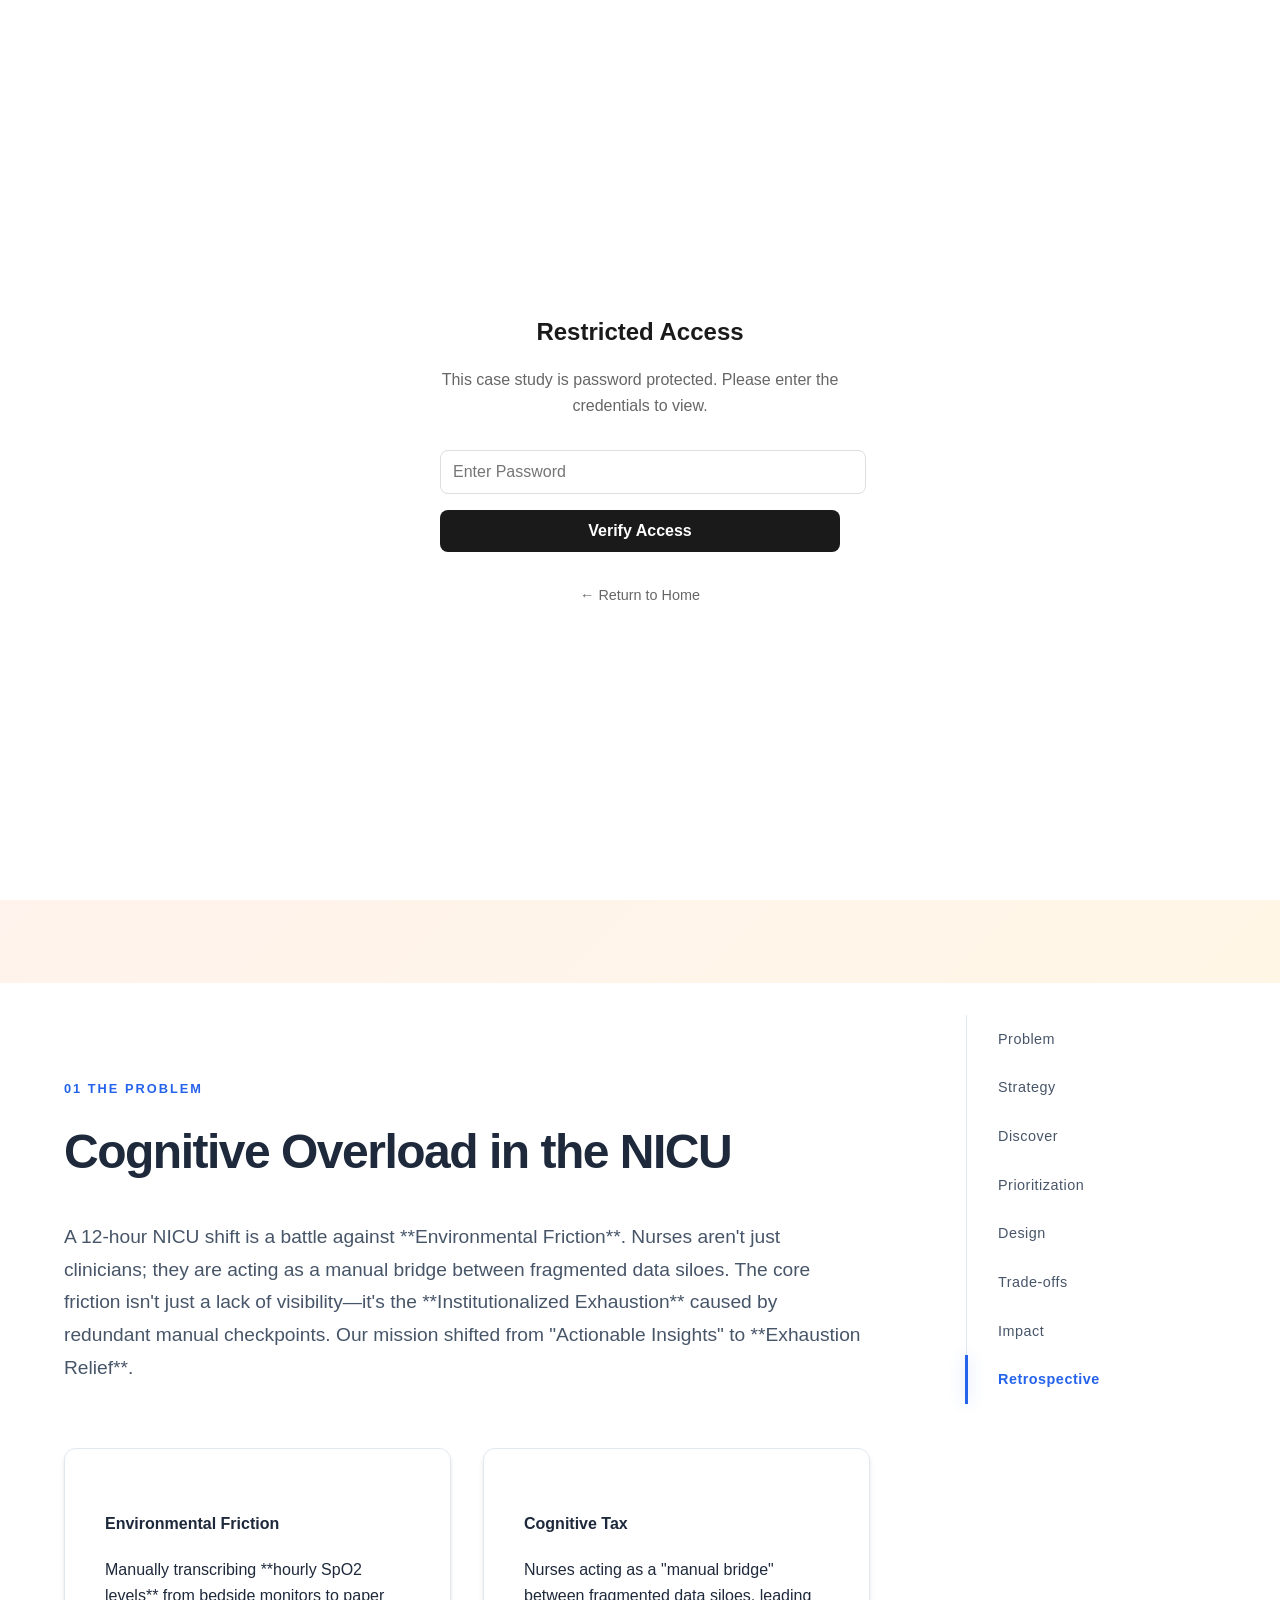
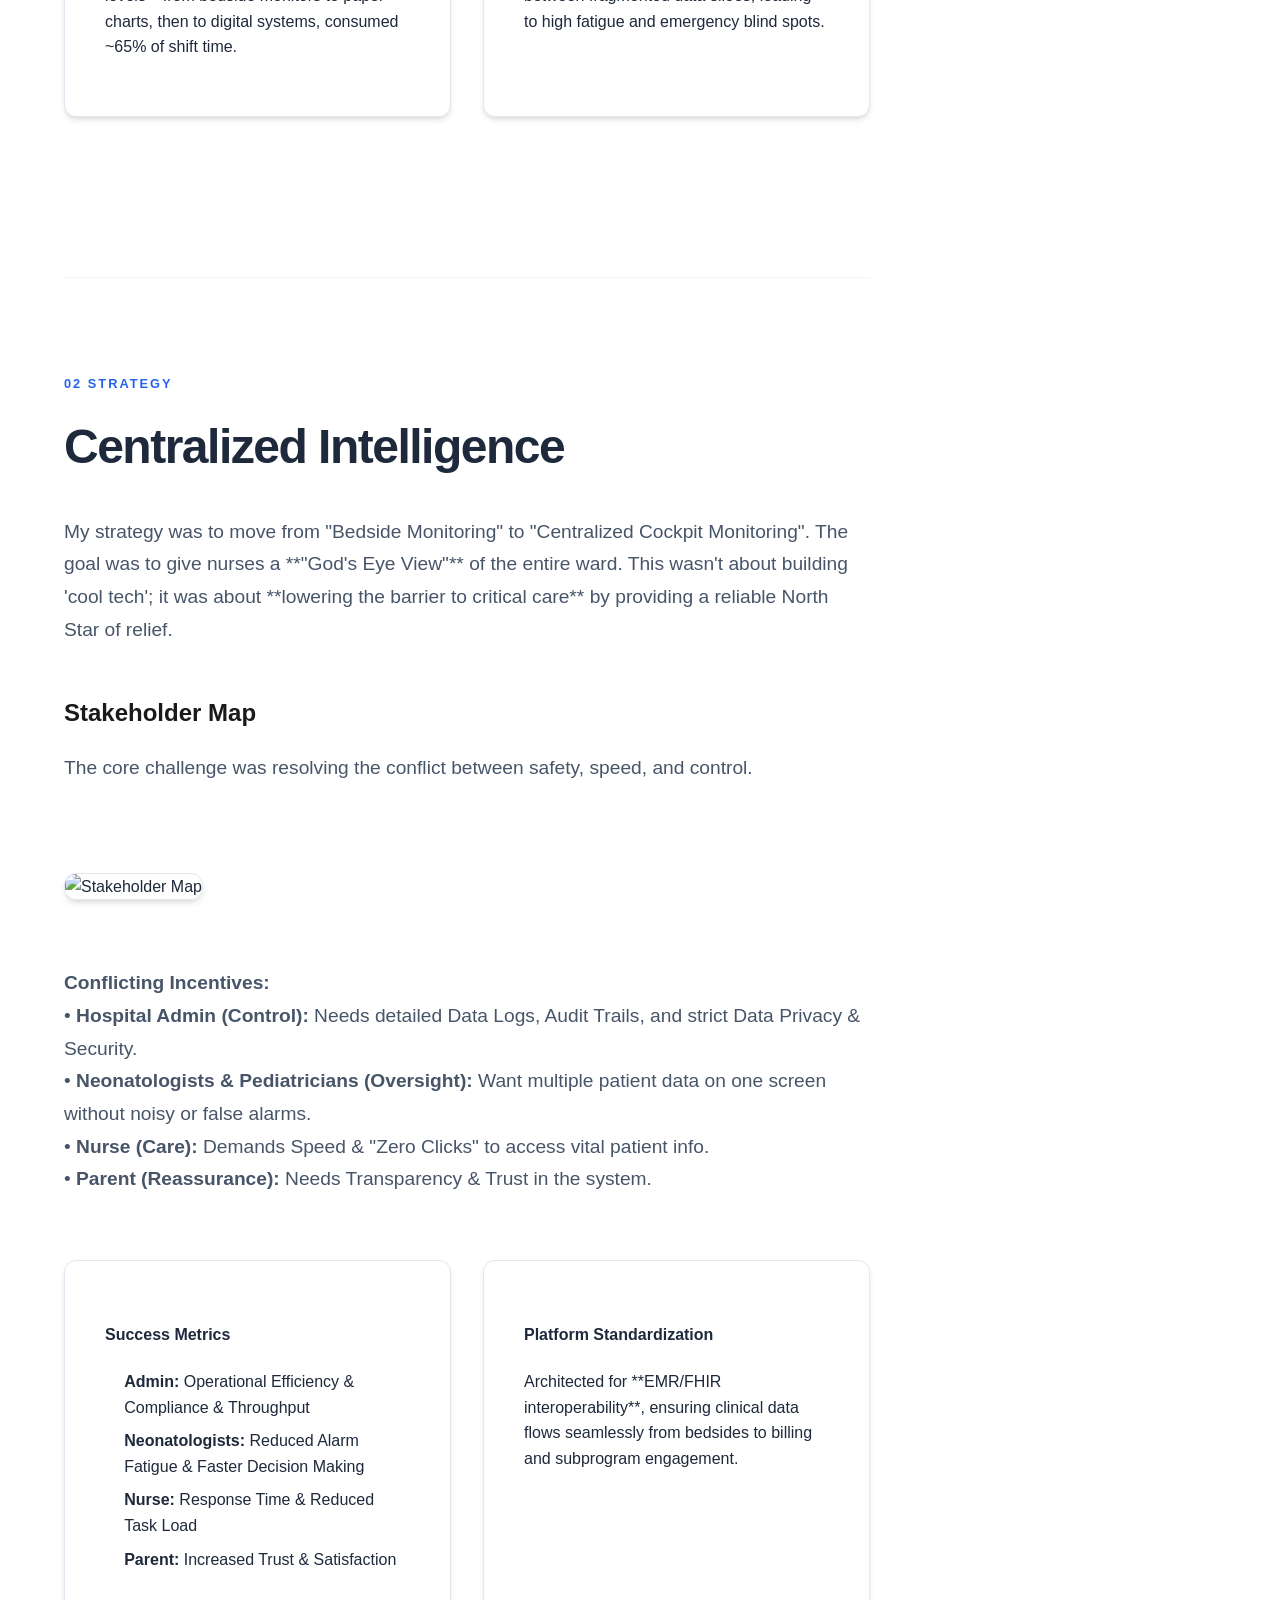
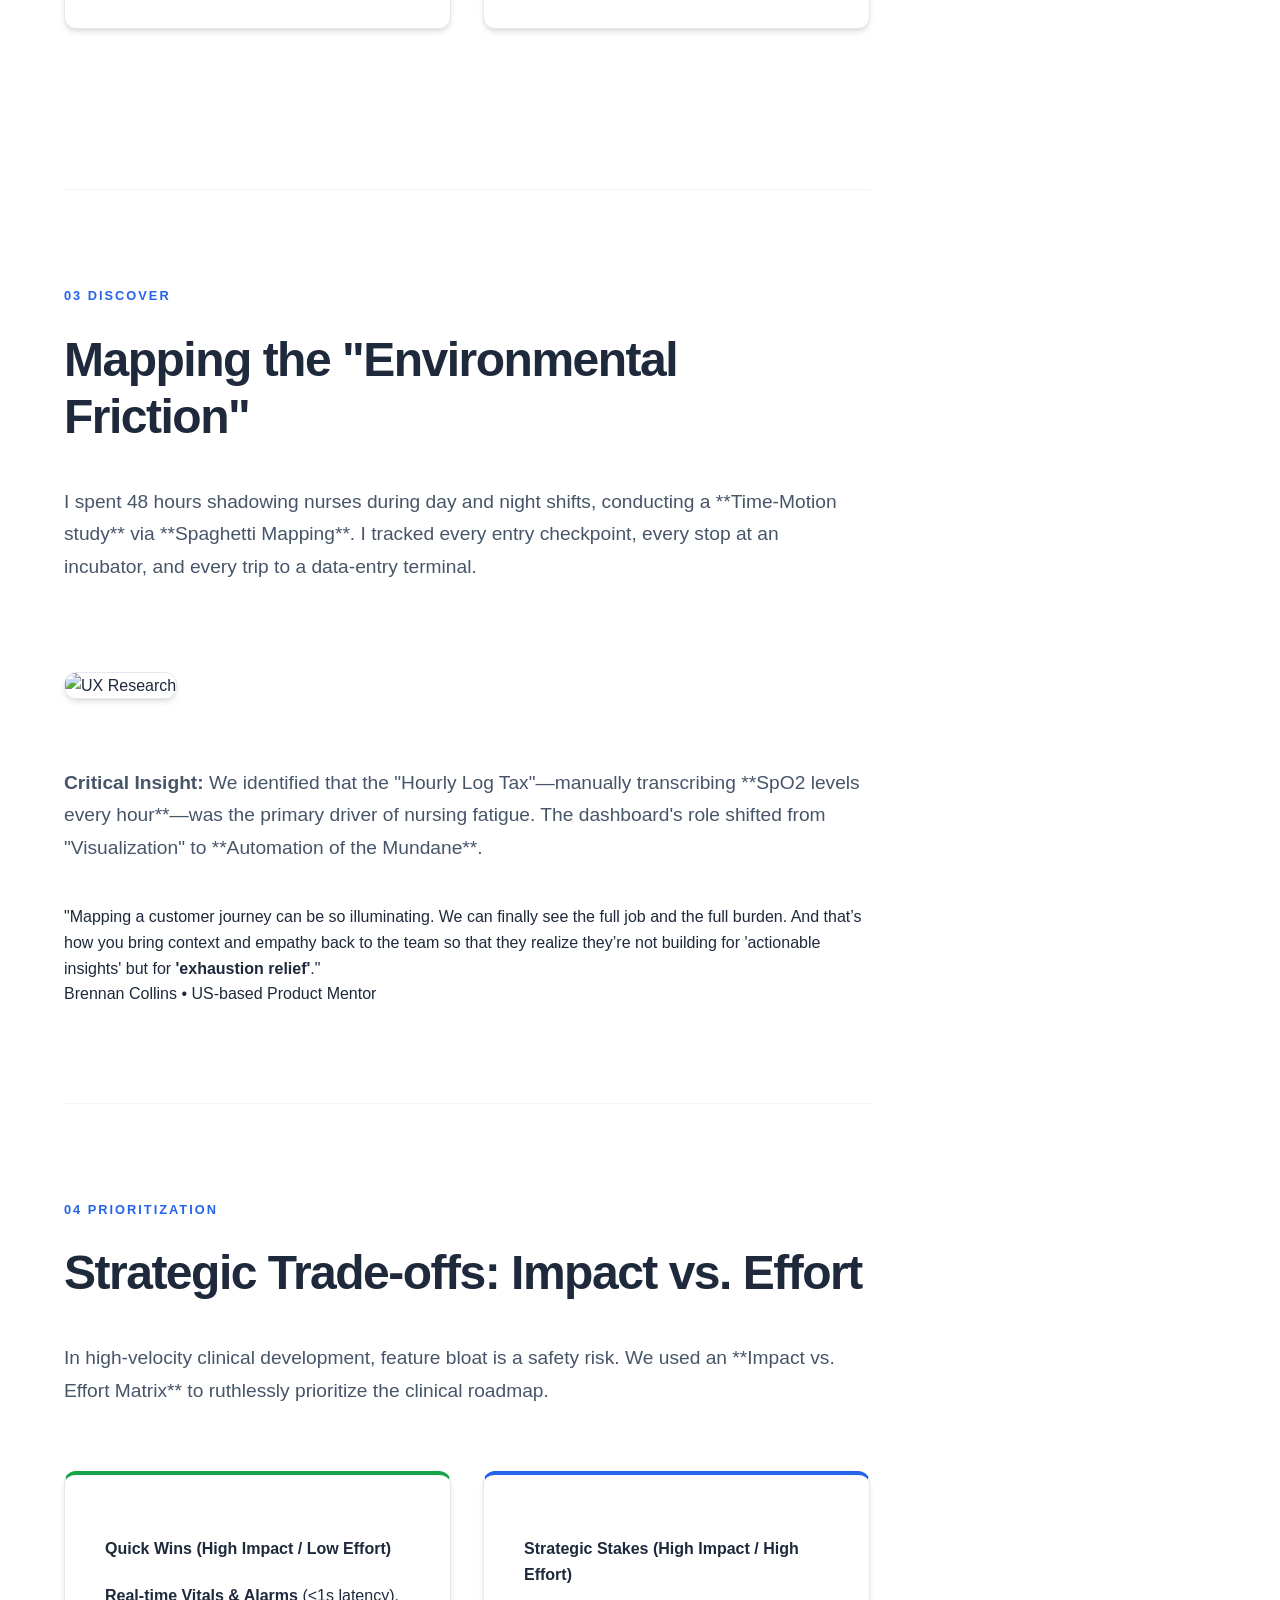
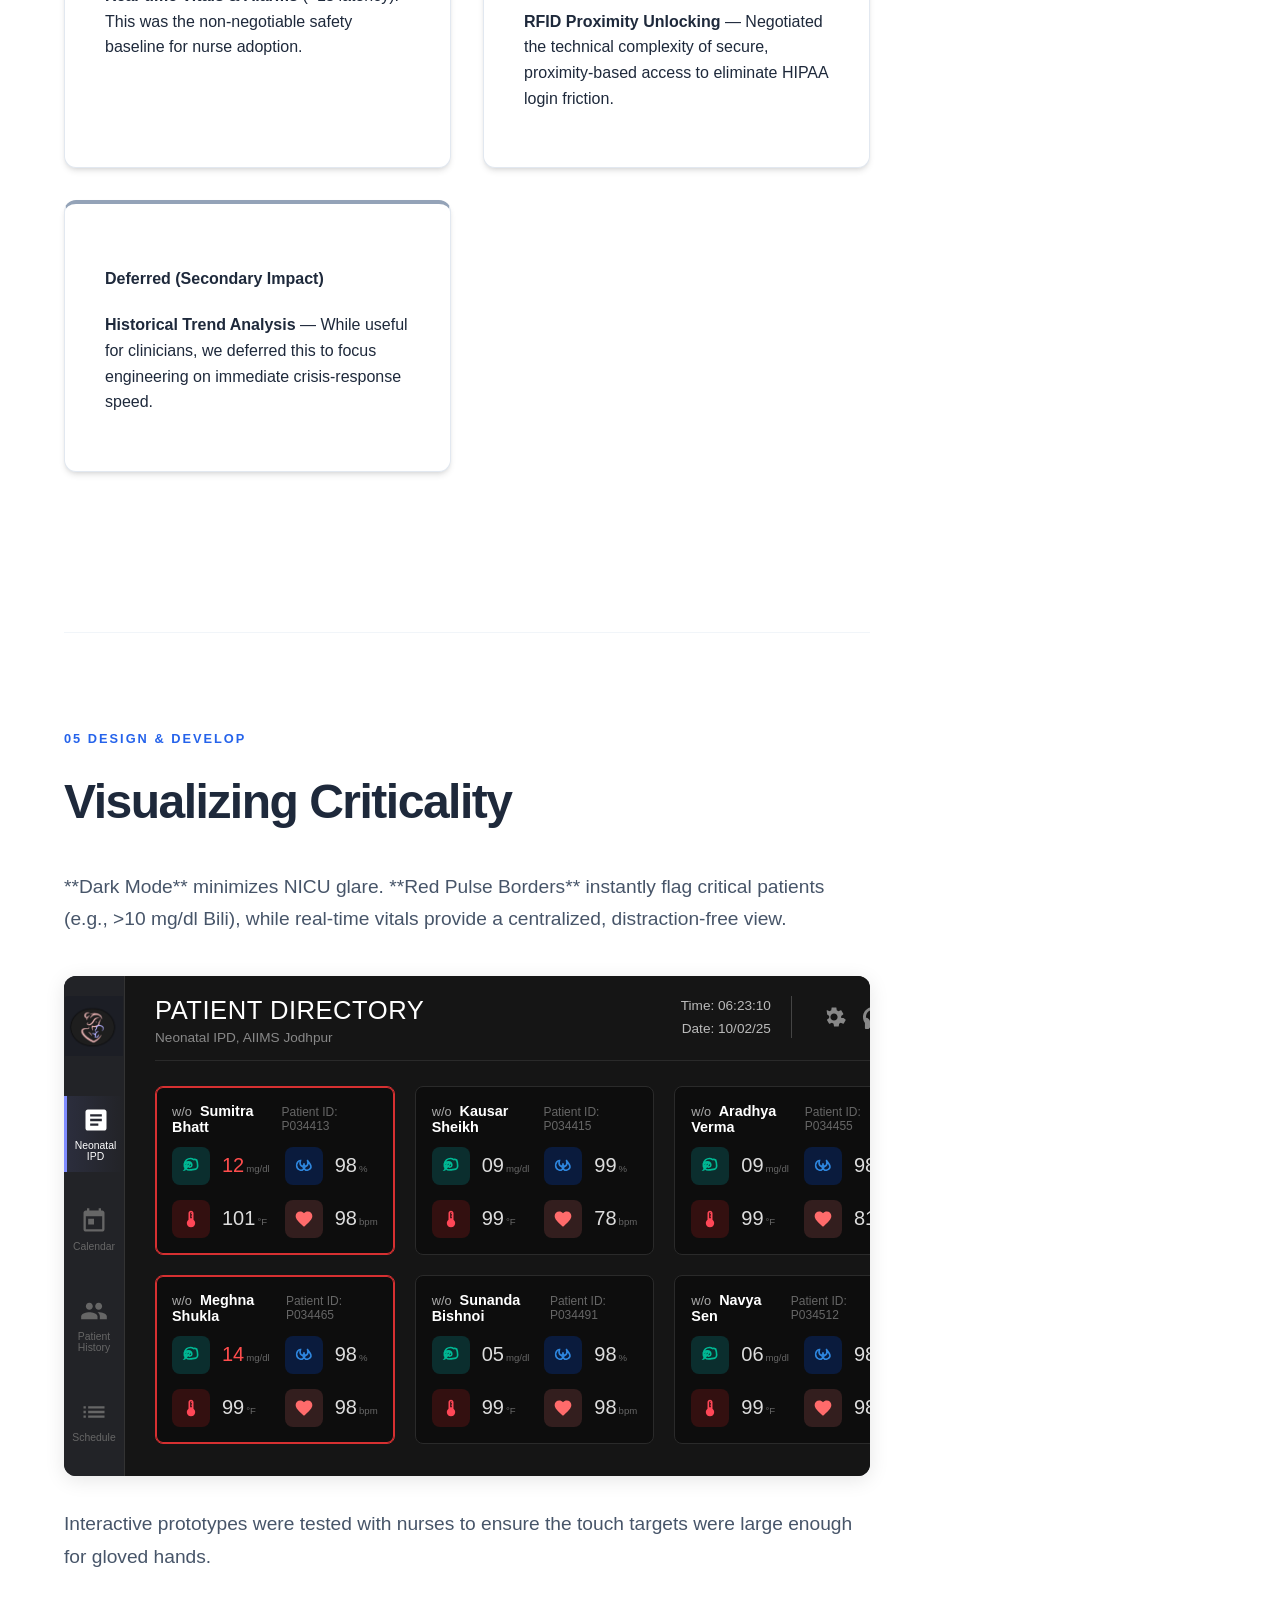
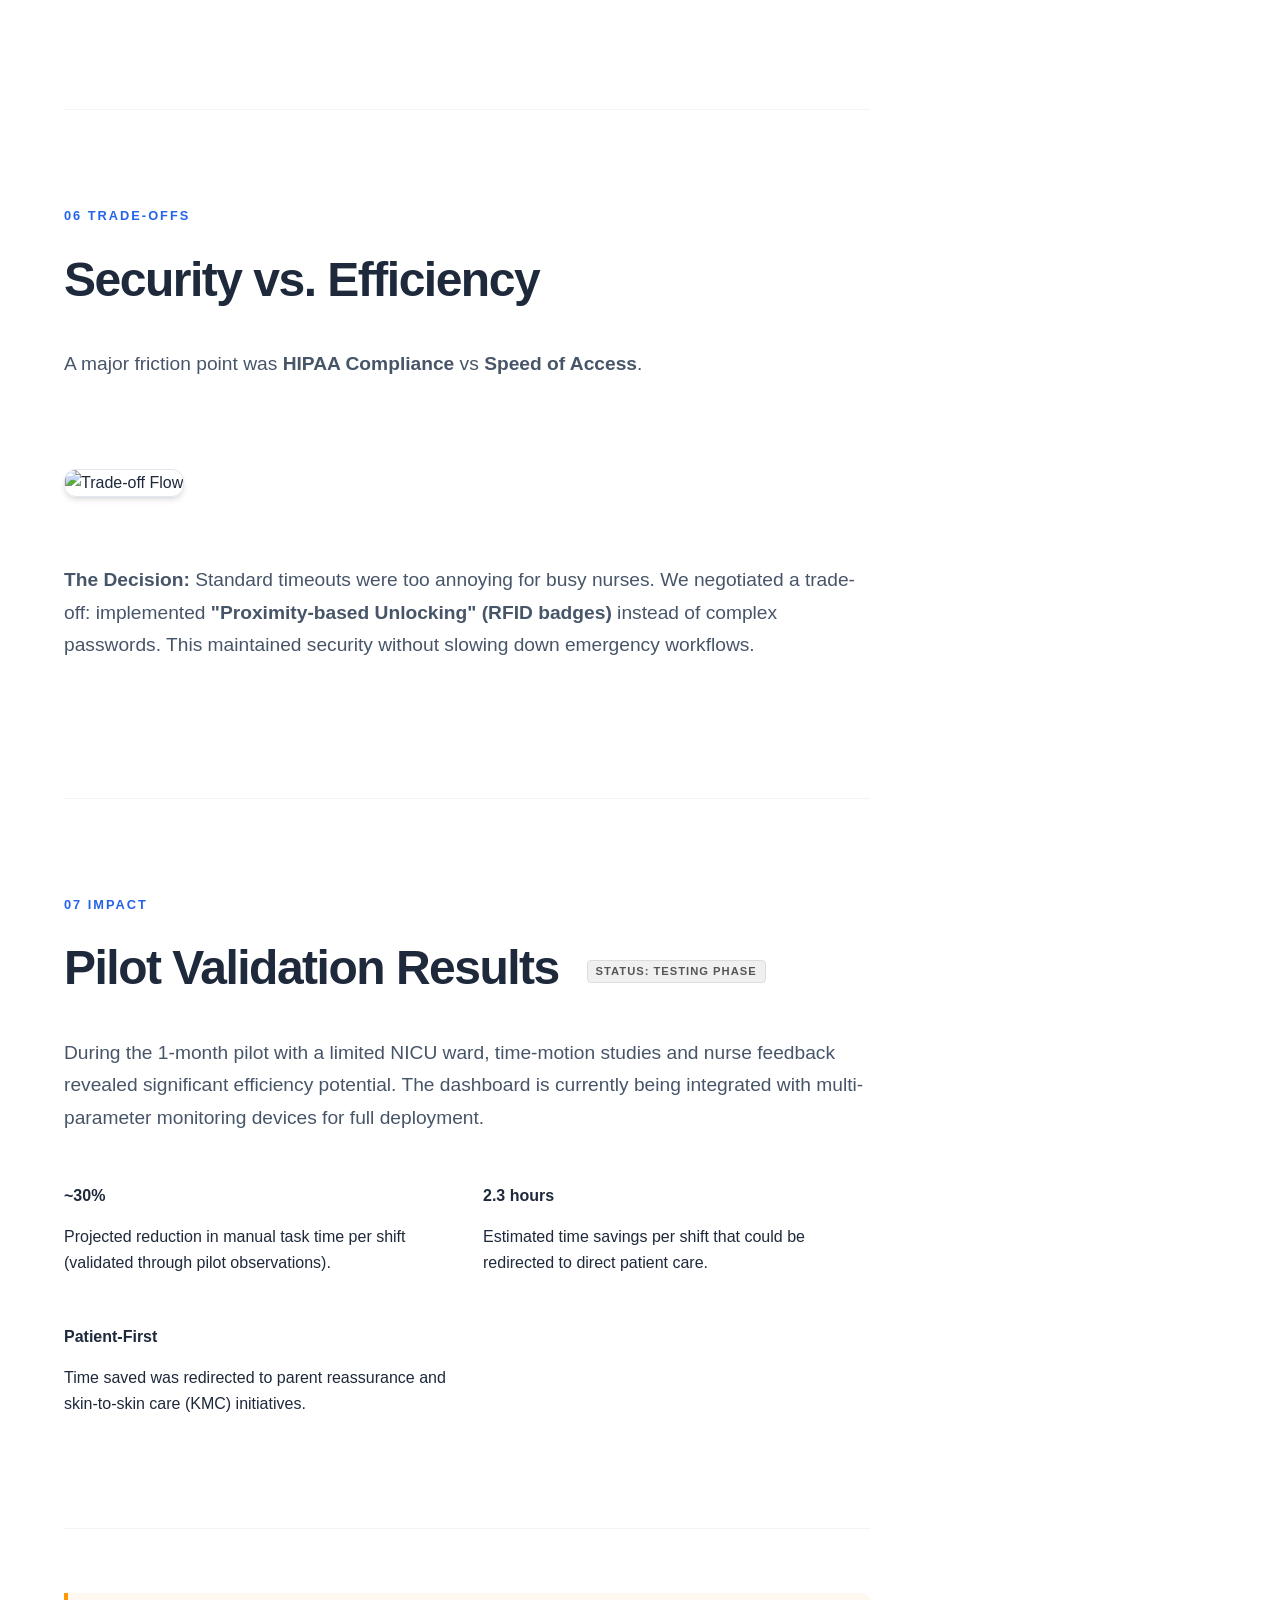
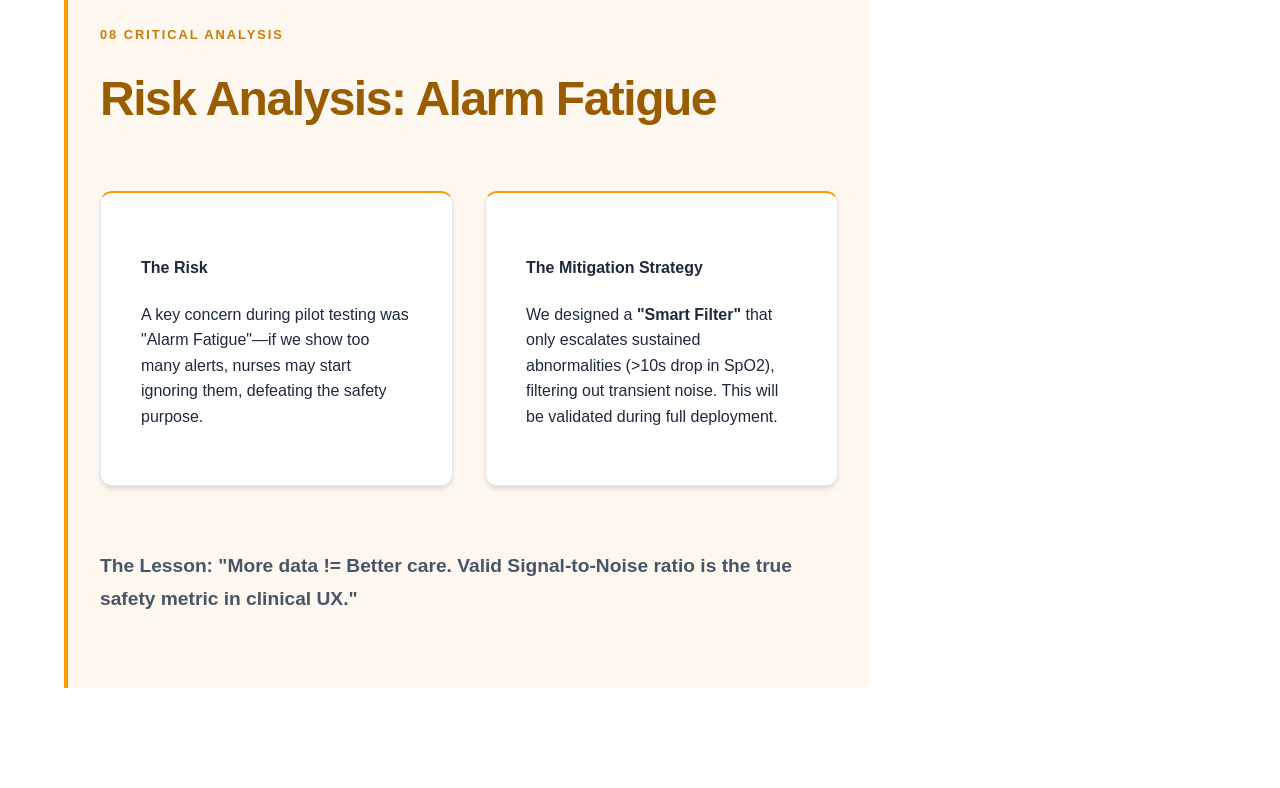
==== case-studies/nicu-dashboard.html @ c5a29313 "Initialize portfolio with site from Downloads" ====
<!DOCTYPE html>
<html lang="en">

<head>
    <meta charset="UTF-8">
    <meta name="viewport" content="width=device-width, initial-scale=1.0">
    <title>NICU Dashboard - Case Study | Umme Abiha</title>
    <link rel="stylesheet" href="style.css">
    <script src="protect.js" defer></script>
    <style>
        /* Custom Gradient for NICU - Pink/Orange */
        .case-study-hero {
            background: linear-gradient(135deg, #fff0f0 0%, #fff6e6 100%);
        }

        .project-title {
            background: linear-gradient(90deg, #FF6464, #FFB864);
            -webkit-background-clip: text;
            background-clip: text;
            -webkit-text-fill-color: transparent;
        }

        .evidence-tag {
            display: inline-block;
            background: #f0f0f0;
            color: #555;
            font-size: 0.7rem;
            text-transform: uppercase;
            letter-spacing: 1px;
            font-weight: 700;
            padding: 4px 8px;
            border-radius: 4px;
            margin-left: 1rem;
            vertical-align: middle;
            border: 1px solid #ddd;
        }
    </style>
</head>

<body>

    <!-- Top Navigation -->
    <nav class="top-nav">
        <a href="../index.html" class="back-link">← Back to Portfolio</a>
    </nav>

    <!-- Hero Section -->
    <header class="case-study-hero">
        <div class="hero-content">
            <div class="client-name">AIIMS Jodhpur and IIT Jodhpur • 2021-Present</div>
            <h1 class="project-title">NICU Nursing Dashboard: Real-Time Visualization</h1>

            <div class="top-impact-strip">
                <div class="top-impact-label">Impact</div>
                <div class="top-impact-items">
                    <div class="top-impact-item">
                        <strong>Efficiency Gain</strong> ↓30% Documentation tax via <b>Centralized Telemetry</b>
                    </div>
                    <div class="top-impact-item">
                        <strong>Patient Engagement</strong> 2.3 hrs saved/shift; restored <b>"Patient-First" Care</b>
                    </div>
                    <div class="top-impact-item">
                        <strong>Strategic Vision</strong> Pilot data leveraged for <b>Scalable B2B Platform</b>
                    </div>
                    <div class="top-impact-item">
                        <strong>Risk Mitigation</strong> Real-time monitoring; eliminated <b>Clinical Blind Spots</b>
                    </div>
                </div>
            </div>
        </div>
    </header>

    <!-- Main Content Container containing Content + Sticky Nav -->
    <main class="case-study-container">

        <!-- Left Content Column -->
        <article class="main-content">

            <!-- Problem Space -->
            <section id="problem" class="content-section">
                <span class="section-label">01 The Problem</span>
                <h2 class="section-title">Cognitive Overload in the NICU</h2>
                <p class="text-block">
                    A 12-hour NICU shift is a battle against **Environmental Friction**. Nurses aren't just clinicians;
                    they are acting as a manual bridge between fragmented data siloes. The core friction isn't just a
                    lack of
                    visibility—it's the **Institutionalized Exhaustion** caused by redundant manual checkpoints. Our
                    mission
                    shifted from "Actionable Insights" to **Exhaustion Relief**.
                </p>
                <div class="insight-grid">
                    <div class="insight-card">
                        <h4>Environmental Friction</h4>
                        <p>Manually transcribing **hourly SpO2 levels** from bedside monitors to paper charts, then to
                            digital systems, consumed ~65% of shift time.</p>
                    </div>
                    <div class="insight-card">
                        <h4>Cognitive Tax</h4>
                        <p>Nurses acting as a "manual bridge" between fragmented data siloes, leading to high fatigue
                            and emergency blind spots.</p>
                    </div>
                </div>
            </section>

            <!-- Strategy & Alignment -->
            <section id="strategy" class="content-section">
                <span class="section-label">02 Strategy</span>
                <h2 class="section-title">Centralized Intelligence</h2>
                <p class="text-block">
                    My strategy was to move from "Bedside Monitoring" to "Centralized Cockpit Monitoring". The goal was
                    to give nurses a **"God's Eye View"** of the entire ward. This wasn't about building 'cool tech'; it
                    was
                    about **lowering the barrier to critical care** by providing a reliable North Star of relief.
                </p>

                <!-- Stakeholder Map Block -->
                <h3 style="margin-top: 3rem; margin-bottom: 1rem; font-size: 1.5rem; color: #1a1a1a;">Stakeholder Map
                </h3>
                <p class="text-block">
                    The core challenge was resolving the conflict between safety, speed, and control.
                </p>
                <img src="https://placehold.co/800x400/e0e0e0/999999?text=Stakeholder+Map" alt="Stakeholder Map"
                    class="project-image">
                <p class="text-block">
                    <strong>Conflicting Incentives:</strong>
                    <br>• <strong>Hospital Admin (Control):</strong> Needs detailed Data Logs, Audit Trails, and strict
                    Data Privacy & Security.
                    <br>• <strong>Neonatologists & Pediatricians (Oversight):</strong> Want multiple patient data on one
                    screen without noisy or false alarms.
                    <br>• <strong>Nurse (Care):</strong> Demands Speed & "Zero Clicks" to access vital patient info.
                    <br>• <strong>Parent (Reassurance):</strong> Needs Transparency & Trust in the system.
                </p>

                <div class="insight-grid">
                    <div class="insight-card">
                        <h4>Success Metrics</h4>
                        <ul style="margin-top: 0.5rem; padding-left: 1.2rem; list-style-type: none;">
                            <li style="margin-bottom: 0.5rem"><strong>Admin:</strong> Operational Efficiency &
                                Compliance & Throughput</li>
                            <li style="margin-bottom: 0.5rem"><strong>Neonatologists:</strong> Reduced Alarm Fatigue &
                                Faster Decision Making</li>
                            <li style="margin-bottom: 0.5rem"><strong>Nurse:</strong> Response Time & Reduced Task Load
                            </li>
                            <li><strong>Parent:</strong> Increased Trust & Satisfaction</li>
                        </ul>
                    </div>
                    <div class="insight-card">
                        <h4>Platform Standardization</h4>
                        <p>Architected for **EMR/FHIR interoperability**, ensuring clinical data flows seamlessly from
                            bedsides to billing and subprogram engagement.</p>
                    </div>
                </div>
            </section>

            <!-- Discover Phase (Restored) -->
            <section id="discover" class="content-section">
                <span class="section-label">03 Discover</span>
                <h2 class="section-title">Mapping the "Environmental Friction"</h2>
                <p class="text-block">
                    I spent 48 hours shadowing nurses during day and night shifts, conducting a **Time-Motion study**
                    via **Spaghetti Mapping**. I tracked every entry checkpoint, every stop at an incubator, and every
                    trip to a data-entry terminal.
                </p>
                <img src="https://placehold.co/800x400/e0e0e0/999999?text=Spaghetti+Map+&+Workflow+Shadowing"
                    alt="UX Research" class="project-image">
                <p class="text-block">
                    <strong>Critical Insight:</strong> We identified that the "Hourly Log Tax"—manually transcribing
                    **SpO2 levels every hour**—was the primary driver of nursing fatigue. The dashboard's role shifted
                    from "Visualization" to **Automation of the Mundane**.
                </p>

                <div class="mentor-insight-quote">
                    <div class="mentor-insight-text">
                        "Mapping a customer journey can be so illuminating. We can finally see the full job and the full
                        burden. And that’s how you bring context and empathy back to the team so that they realize
                        they’re not building for 'actionable insights' but for <b>'exhaustion relief'</b>."
                    </div>
                    <div class="mentor-insight-source">Brennan Collins • US-based Product Mentor</div>
                </div>
            </section>

            <!-- Prioritization -->
            <section id="prioritization" class="content-section">
                <span class="section-label">04 Prioritization</span>
                <h2 class="section-title">Strategic Trade-offs: Impact vs. Effort</h2>
                <p class="text-block">
                    In high-velocity clinical development, feature bloat is a safety risk. We used an **Impact vs.
                    Effort Matrix** to ruthlessly prioritize the clinical roadmap.
                </p>
                <div class="insight-grid">
                    <div class="insight-card" style="border-top: 4px solid #16a34a;">
                        <h4>Quick Wins (High Impact / Low Effort)</h4>
                        <p><strong>Real-time Vitals & Alarms</strong> (<1s latency). This was the non-negotiable safety
                                baseline for nurse adoption.</p>
                    </div>
                    <div class="insight-card" style="border-top: 4px solid #2563eb;">
                        <h4>Strategic Stakes (High Impact / High Effort)</h4>
                        <p><strong>RFID Proximity Unlocking</strong> — Negotiated the technical complexity of secure,
                            proximity-based access to eliminate HIPAA login friction.</p>
                    </div>
                    <div class="insight-card" style="border-top: 4px solid #94a3b8;">
                        <h4>Deferred (Secondary Impact)</h4>
                        <p><strong>Historical Trend Analysis</strong> — While useful for clinicians, we deferred this to
                            focus engineering on immediate crisis-response speed.</p>
                    </div>
                </div>
            </section>

            <!-- Design & Develop Phase (Restored) -->
            <section id="design" class="content-section">
                <span class="section-label">05 Design & Develop</span>
                <h2 class="section-title">Visualizing Criticality</h2>
                <p class="text-block">
                    **Dark Mode** minimizes NICU glare. **Red Pulse Borders** instantly flag critical patients (e.g.,
                    >10 mg/dl Bili), while real-time vitals provide a centralized, distraction-free view.
                </p>
                <!-- LIVE DASHBOARD EMBED -->
                <div class="project-image-container"
                    style="position: relative; width: 100%; height: 500px; overflow: hidden; border-radius: 12px; box-shadow: 0 4px 20px rgba(0,0,0,0.1); margin: 2rem 0;">
                    <iframe src="live-dashboard.html" style="width: 100%; height: 100%; border: none;"
                        title="Live NICU Dashboard Demo"></iframe>
                </div>
                <p class="text-block">
                    Interactive prototypes were tested with nurses to ensure the touch targets were large enough for
                    gloved hands.
                </p>
            </section>

            <!-- Trade-offs -->
            <section id="tradeoffs" class="content-section">
                <span class="section-label">06 Trade-offs</span>
                <h2 class="section-title">Security vs. Efficiency</h2>
                <p class="text-block">
                    A major friction point was <strong>HIPAA Compliance</strong> vs <strong>Speed of Access</strong>.
                </p>
                <img src="https://placehold.co/800x400/e0e0e0/999999?text=Security+Trade-off+Flow" alt="Trade-off Flow"
                    class="project-image">
                <p class="text-block">
                    <strong>The Decision:</strong> Standard timeouts were too annoying for busy nurses. We negotiated a
                    trade-off: implemented <strong>"Proximity-based Unlocking" (RFID badges)</strong> instead of complex
                    passwords. This maintained security without slowing down emergency workflows.
                </p>
            </section>

            <!-- Impact / Outcomes -->
            <section id="impact" class="content-section">
                <span class="section-label">07 Impact</span>
                <h2 class="section-title">Pilot Validation Results <span class="evidence-tag">Status: Testing
                        Phase</span></h2>
                <p class="text-block">
                    During the 1-month pilot with a limited NICU ward, time-motion studies and nurse feedback revealed
                    significant efficiency potential. The dashboard is currently being integrated with multi-parameter
                    monitoring devices for full deployment.
                </p>

                <div class="impact-grid">
                    <div class="impact-item">
                        <strong>~30%</strong>
                        <p>Projected reduction in manual task time per shift (validated through pilot observations).</p>
                    </div>
                    <div class="impact-item">
                        <strong>2.3 hours</strong>
                        <p>Estimated time savings per shift that could be redirected to direct patient care.</p>
                    </div>
                    <div class="impact-item">
                        <strong>Patient-First</strong>
                        <p>Time saved was redirected to parent reassurance and skin-to-skin care (KMC) initiatives.</p>
                    </div>
                </div>
            </section>

            <!-- Critical Retrospective (New) -->
            <section id="retrospective" class="content-section"
                style="background: #fff8f0; padding: 2rem; border-left: 4px solid #ff9900; margin-top: 4rem; border-radius: 0 8px 8px 0;">
                <span class="section-label" style="color: #cc7a00;">08 Critical Analysis</span>
                <h2 class="section-title" style="color: #995c00;">Risk Analysis: Alarm Fatigue</h2>
                <div class="insight-grid">
                    <div class="insight-card" style="border-top: 2px solid #ff9900;">
                        <h4>The Risk</h4>
                        <p>A key concern during pilot testing was "Alarm Fatigue"—if we show too many alerts, nurses may
                            start ignoring them, defeating the safety purpose.</p>
                    </div>
                    <div class="insight-card" style="border-top: 2px solid #ff9900;">
                        <h4>The Mitigation Strategy</h4>
                        <p>We designed a <strong>"Smart Filter"</strong> that only escalates sustained abnormalities
                            (>10s drop in SpO2), filtering out transient noise. This will be validated during full
                            deployment.</p>
                    </div>
                </div>
                <p class="text-block" style="margin-top: 1.5rem; font-weight: 600;">
                    The Lesson: "More data != Better care. Valid Signal-to-Noise ratio is the true safety metric in
                    clinical UX."
                </p>
            </section>

        </article>

        <!-- Rights-side Sticky Navigation -->
        <aside class="floating-nav">
            <ul class="nav-list">
                <li class="nav-item active"><a href="#problem" style="color:inherit; text-decoration:none;">Problem</a>
                </li>
                <li class="nav-item"><a href="#strategy" style="color:inherit; text-decoration:none;">Strategy</a></li>
                <li class="nav-item"><a href="#discover" style="color:inherit; text-decoration:none;">Discover</a></li>
                <li class="nav-item"><a href="#prioritization"
                        style="color:inherit; text-decoration:none;">Prioritization</a></li>
                <li class="nav-item"><a href="#design" style="color:inherit; text-decoration:none;">Design</a></li>
                <li class="nav-item"><a href="#tradeoffs" style="color:inherit; text-decoration:none;">Trade-offs</a>
                </li>
                <li class="nav-item"><a href="#impact" style="color:inherit; text-decoration:none;">Impact</a></li>
                <li class="nav-item"><a href="#retrospective"
                        style="color:inherit; text-decoration:none;">Retrospective</a></li>
            </ul>
        </aside>

    </main>



    <script>
        // Simple Intersection Observer for Active Nav State
        const sections = document.querySelectorAll('.content-section');
        const navItems = document.querySelectorAll('.nav-item');

        const observer = new IntersectionObserver((entries) => {
            entries.forEach(entry => {
                if (entry.isIntersecting) {
                    // Remove active class from all
                    navItems.forEach(item => item.classList.remove('active'));

                    // Add active class to corresponding nav item
                    const id = entry.target.getAttribute('id');
                    const activeLink = document.querySelector(`.nav-item a[href="#${id}"]`);
                    if (activeLink) {
                        activeLink.parentElement.classList.add('active');
                    }
                }
            });
        }, { threshold: 0.5 });

        sections.forEach(section => observer.observe(section));
    </script>
    <script src="protect.js"></script>
</body>

</html>
---- case-studies/style.css ----
/* Case Study Design System Variables */
:root {
    --bg-page: #ffffff;
    --bg-surface: #f8fafc;
    /* Cool Slate */
    --text-primary: #1e293b;
    /* Slate 800 */
    --text-secondary: #475569;
    /* Slate 600 */
    --accent-primary: #2563eb;
    /* Indigo Blue */
    --accent-secondary: #d97706;
    /* Amber */
    --accent-critical: #dc2626;
    /* Red */
    --accent-success: #16a34a;
    /* Green */

    --card-shadow: 0 4px 6px -1px rgb(0 0 0 / 0.1), 0 2px 4px -2px rgb(0 0 0 / 0.1);
    --card-shadow-hover: 0 20px 25px -5px rgb(0 0 0 / 0.1), 0 8px 10px -6px rgb(0 0 0 / 0.1);

    --section-spacing: 100px;
    --nav-width: 250px;
    --border-radius: 12px;
}

body {
    font-family: 'Inter', -apple-system, BlinkMacSystemFont, sans-serif;
    margin: 0;
    padding: 0;
    color: var(--text-primary);
    background: var(--bg-page);
    line-height: 1.6;
}

/* Navigation */
.top-nav {
    padding: 1.5rem 4rem;
    position: absolute;
    top: 0;
    left: 0;
    width: 100%;
    z-index: 100;
    background: transparent;
    color: var(--text-primary);
}

.back-link {
    text-decoration: none;
    color: inherit;
    font-weight: 500;
    font-size: 1.1rem;
    cursor: pointer;
}

/* Hero Section */
.case-study-hero {
    min-height: 95vh;
    display: flex;
    flex-direction: column;
    justify-content: center;
    padding: 4rem 4rem;
    background: radial-gradient(circle at 70% 30%, rgba(37, 99, 235, 0.08) 0%, rgba(255, 255, 255, 0) 60%),
        radial-gradient(circle at 30% 70%, rgba(22, 163, 74, 0.05) 0%, rgba(255, 255, 255, 0) 60%);
    position: relative;
    overflow: hidden;
}

.hero-content {
    max-width: 1200px;
}

.client-name {
    font-size: 1.2rem;
    text-transform: uppercase;
    letter-spacing: 2px;
    color: var(--text-secondary);
    margin-bottom: 1rem;
    font-weight: 600;
}

.project-title {
    font-size: 5rem;
    font-weight: 800;
    line-height: 1.1;
    margin: 0 0 2rem 0;
    color: var(--text-primary);
    letter-spacing: -2px;
}

.project-meta {
    display: flex;
    flex-wrap: wrap;
    gap: 1.2rem;
    margin-top: 3rem;
    border-top: 1px solid #e2e8f0;
    padding-top: 2rem;
}

.meta-combo-tag {
    background: var(--bg-surface);
    border: 1px solid #e2e8f0;
    padding: 12px 20px;
    border-radius: 8px;
    font-size: 0.95rem;
    color: var(--text-primary);
    display: flex;
    align-items: baseline;
    gap: 0.6rem;
}

.meta-combo-tag strong {
    font-weight: 800;
    text-transform: uppercase;
    font-size: 0.8rem;
    color: var(--accent-primary);
    letter-spacing: 0.5px;
}

.top-impact-strip {
    display: flex;
    align-items: stretch;
    background: #0f172a;
    /* Slate 900 */
    color: #fff;
    border-radius: 8px;
    overflow: hidden;
    margin-top: 2rem;
    width: fit-content;
    box-shadow: var(--card-shadow);
}

.top-impact-label {
    background: var(--accent-primary);
    color: #fff;
    padding: 12px 20px;
    font-weight: 800;
    text-transform: uppercase;
    font-size: 0.8rem;
    letter-spacing: 2px;
}

.top-impact-items {
    display: flex;
    flex-wrap: wrap;
    gap: 0;
}

.top-impact-item {
    display: flex;
    align-items: center;
    gap: 0.6rem;
    padding: 12px 20px;
    font-weight: 600;
    font-size: 0.95rem;
    /* Standardized size */
    border-right: 1px solid rgba(255, 255, 255, 0.1);
    color: rgba(255, 255, 255, 0.9);
    /* Consistent color */
}

.top-impact-item:last-child {
    border-right: none;
}

.top-impact-item strong {
    font-size: 0.95rem;
    /* Match parent */
    color: #fff;
    /* Consistent color, just bold */
    font-weight: 800;
}

/* Layout Grid for Content */
.case-study-container {
    display: grid;
    grid-template-columns: 1fr var(--nav-width);
    gap: 6rem;
    max-width: 1400px;
    margin: 0 auto;
    padding: 0 4rem;
    position: relative;
}

.main-content {
    padding-bottom: var(--section-spacing);
}

/* Sticky Navigation */
.floating-nav {
    position: sticky;
    top: 100px;
    height: fit-content;
    padding-top: 2rem;
}

.research-badge {
    background: #e2e8f0;
    color: var(--text-secondary);
    font-size: 0.7rem;
    padding: 4px 10px;
    border-radius: 20px;
    text-transform: uppercase;
    font-weight: 700;
    letter-spacing: 0.5px;
    border: 1px solid #cbd5e1;
}

.research-badge--blue {
    background: var(--accent-primary);
    color: white;
    border-color: var(--accent-primary);
}

.inap-logo {
    list-style: none;
    padding: 0;
    margin: 0;
    position: relative;
}

.nav-list {
    list-style: none;
    padding: 0;
    margin: 0;
    position: relative;
}

/* Process Connector Stem */
.nav-list::before {
    content: '';
    position: absolute;
    left: 0;
    top: 0;
    bottom: 0;
    width: 1px;
    background: #e2e8f0;
}

.nav-item {
    padding: 0.8rem 0 0.8rem 2rem;
    position: relative;
    color: var(--text-secondary);
    cursor: pointer;
    transition: all 0.3s ease;
    font-size: 0.9rem;
    letter-spacing: 0.5px;
    font-weight: 500;
}

.nav-item.active {
    color: var(--accent-primary);
    font-weight: 700;
}

.nav-item.active::before {
    content: '';
    position: absolute;
    left: -1px;
    top: 0;
    bottom: 0;
    width: 3px;
    background: var(--accent-primary);
    box-shadow: 0 0 15px rgba(37, 99, 235, 0.3);
}

/* Content Sections */
.content-section {
    padding: 6rem 0;
    margin-bottom: 0;
    scroll-margin-top: 100px;
    border-bottom: 1px solid #f1f5f9;
}

.content-section:last-of-type {
    border-bottom: none;
}

/* Alternate Section Background */
.content-section--alt {
    background: var(--bg-surface);
    margin-left: -4rem;
    margin-right: -4rem;
    padding-left: 4rem;
    padding-right: 4rem;
}

/* Utilities */
.text-center {
    text-align: center;
    margin-left: auto;
    margin-right: auto;
}

.badge-container {
    display: flex;
    flex-wrap: wrap;
    gap: 0.5rem;
    margin-bottom: 1rem;
}

.visual-container {
    margin-top: 2rem;
    display: flex;
    justify-content: center;
    width: 100%;
}

.visual-container-stack {
    margin-top: 2rem;
    display: flex;
    flex-direction: column;
    gap: 1.5rem;
}

.accent-text {
    color: var(--accent-primary);
    font-weight: 700;
    font-style: italic;
}

.section-label {
    font-size: 0.8rem;
    font-weight: 800;
    color: var(--accent-primary);
    margin-bottom: 1.5rem;
    display: block;
    text-transform: uppercase;
    letter-spacing: 2px;
}

.section-title {
    font-size: 3rem;
    font-weight: 800;
    margin: 0 0 2.5rem 0;
    letter-spacing: -1.5px;
    color: var(--text-primary);
    line-height: 1.2;
}

.text-block {
    font-size: 1.2rem;
    color: var(--text-secondary);
    margin-bottom: 2.5rem;
    max-width: 800px;
    line-height: 1.7;
}

/* Cards & visuals */
.insight-grid {
    display: grid;
    grid-template-columns: repeat(auto-fit, minmax(320px, 1fr));
    gap: 2rem;
    margin: 4rem 0;
}

.card,
.insight-card {
    background: var(--bg-page);
    padding: 2.5rem;
    border-radius: var(--border-radius);
    border: 1px solid #e2e8f0;
    box-shadow: var(--card-shadow);
    transition: all 0.3s cubic-bezier(0.4, 0, 0.2, 1);
}

.card:hover {
    box-shadow: var(--card-shadow-hover);
    transform: translateY(-4px);
}

.highlight-card {
    border: 1px solid var(--accent-primary);
    box-shadow: 0 0 15px rgba(37, 99, 235, 0.1);
}

.card h4 {
    margin: 0 0 1rem 0;
    font-size: 1.25rem;
    font-weight: 700;
    color: var(--text-primary);
}

.card p {
    font-size: 1.05rem;
    color: var(--text-secondary);
    line-height: 1.6;
    margin: 0;
}

/* Specific Card Themes */
.card--primary {
    border-left: 4px solid var(--accent-primary);
    background: linear-gradient(135deg, #eff6ff 0%, #ffffff 100%);
}

.card--secondary {
    border-left: 4px solid var(--accent-secondary);
    background: linear-gradient(135deg, #fffbeb 0%, #ffffff 100%);
}

.card--critical {
    border-left: 4px solid var(--accent-critical);
    background: linear-gradient(135deg, #fef2f2 0%, #ffffff 100%);
}

.card--success {
    border-left: 4px solid var(--accent-success);
    background: linear-gradient(135deg, #f0fdf4 0%, #ffffff 100%);
}

/* Impact Numbers */
.impact-grid {
    display: grid;
    grid-template-columns: repeat(auto-fit, minmax(250px, 1fr));
    gap: 2rem;
    margin-top: 3rem;
}

.impact-widget {
    background: var(--bg-page);
    padding: 2.5rem;
    border-radius: var(--border-radius);
    border: 1px solid #e2e8f0;
    transition: all 0.4s cubic-bezier(0.175, 0.885, 0.32, 1.275);
    cursor: pointer;
    box-shadow: var(--card-shadow);
    text-align: center;
}

.impact-widget:hover {
    transform: translateY(-8px);
    box-shadow: 0 20px 25px -5px rgba(37, 99, 235, 0.1);
    border-color: var(--accent-primary);
}

.impact-widget strong {
    display: block;
    font-size: 3rem;
    font-weight: 800;
    color: var(--accent-primary);
    line-height: 1;
    margin-bottom: 0.75rem;
    letter-spacing: -1px;
}

.impact-widget p {
    margin: 0;
    font-size: 1rem;
    font-weight: 600;
    color: var(--text-secondary);
    text-transform: uppercase;
    letter-spacing: 1px;
}

.impact-status {
    grid-column: 1 / -1;
    text-align: center;
    margin-top: 2rem;
    padding: 1.25rem;
    background: #eff6ff;
    border-radius: 8px;
    color: var(--accent-primary);
    font-weight: 700;
    letter-spacing: 1px;
    text-transform: uppercase;
    font-size: 0.85rem;
    border: 1px dashed var(--accent-primary);
}

/* Images & Media */
.project-image {
    width: 100%;
    height: auto;
    border-radius: var(--border-radius);
    margin: 3rem 0;
    box-shadow: var(--card-shadow);
    border: 1px solid #e2e8f0;
}

.img-hover-zoom {
    overflow: hidden;
    border-radius: var(--border-radius);
    border: 1px solid #e2e8f0;
}

.img-hover-zoom img {
    transition: transform 0.5s ease;
    display: block;
    width: 100%;
}

.img-hover-zoom:hover img {
    transform: scale(1.05);
}

/* Strategic Insights */
.aha-moment {
    font-size: 2rem;
    font-weight: 800;
    font-style: italic;
    color: var(--text-primary);
    text-align: center;
    margin: 5rem 0;
    line-height: 1.4;
    padding: 0 2rem;
}

.aha-moment span {
    color: var(--accent-primary);
    position: relative;
    display: inline-block;
}

.aha-moment span::after {
    content: '';
    position: absolute;
    bottom: 4px;
    left: 0;
    width: 100%;
    height: 8px;
    background: rgba(37, 99, 235, 0.1);
    z-index: -1;
}

/* Workflow/Process */
.workflow-friction {
    margin: 3rem 0;
    background: #fffcf0;
    padding: 2.5rem;
    border-radius: var(--border-radius);
    border: 1.5px dashed #f59e0b;
}

.workflow-steps {
    display: flex;
    align-items: center;
    justify-content: space-between;
    margin-top: 2rem;
    gap: 1rem;
}

.step-bubble {
    background: #fff;
    padding: 1rem;
    border-radius: 8px;
    font-size: 0.85rem;
    border: 1px solid #e2e8f0;
    text-align: center;
    flex: 1;
    font-weight: 600;
    color: var(--text-primary);
    box-shadow: 0 1px 2px rgba(0, 0, 0, 0.05);
}

/* Responsive */
@media (max-width: 1024px) {
    .case-study-hero {
        padding: 0 2rem;
    }

    .project-title {
        font-size: 3.5rem;
    }

    .case-study-container {
        grid-template-columns: 1fr;
        padding: 0 2rem;
    }

    .floating-nav {
        display: none;
    }

    .section-title {
        font-size: 2.5rem;
    }
}

@media (max-width: 768px) {
    .workflow-steps {
        flex-direction: column;
    }

    .top-impact-strip {
        flex-direction: column;
        width: 100%;
    }

    .top-impact-item {
        border-right: none;
        border-bottom: 1px solid rgba(255, 255, 255, 0.1);
        width: 100%;
    }
}

/* GTM Matrix Table Styling */
.gtm-matrix-container {
    margin: 3rem 0;
    overflow-x: auto;
}

.gtm-table {
    width: 100%;
    border-collapse: collapse;
    background: #fff;
    border: 1px solid #e2e8f0;
    border-radius: 8px;
    font-size: 0.95rem;
}

.gtm-table th,
.gtm-table td {
    padding: 1.25rem;
    text-align: left;
    border: 1px solid #e2e8f0;
    line-height: 1.5;
}

.gtm-table th {
    background: #f8fafc;
    font-weight: 800;
    color: var(--text-primary);
    text-transform: uppercase;
    font-size: 0.75rem;
    letter-spacing: 1px;
}

.gtm-table tr:nth-child(even) {
    background: #fcfcfc;
}

.gtm-table td strong {
    color: var(--accent-primary);
}

@media (max-width: 768px) {

    .gtm-table th,
    .gtm-table td {
        padding: 0.75rem;
        font-size: 0.85rem;
    }
}
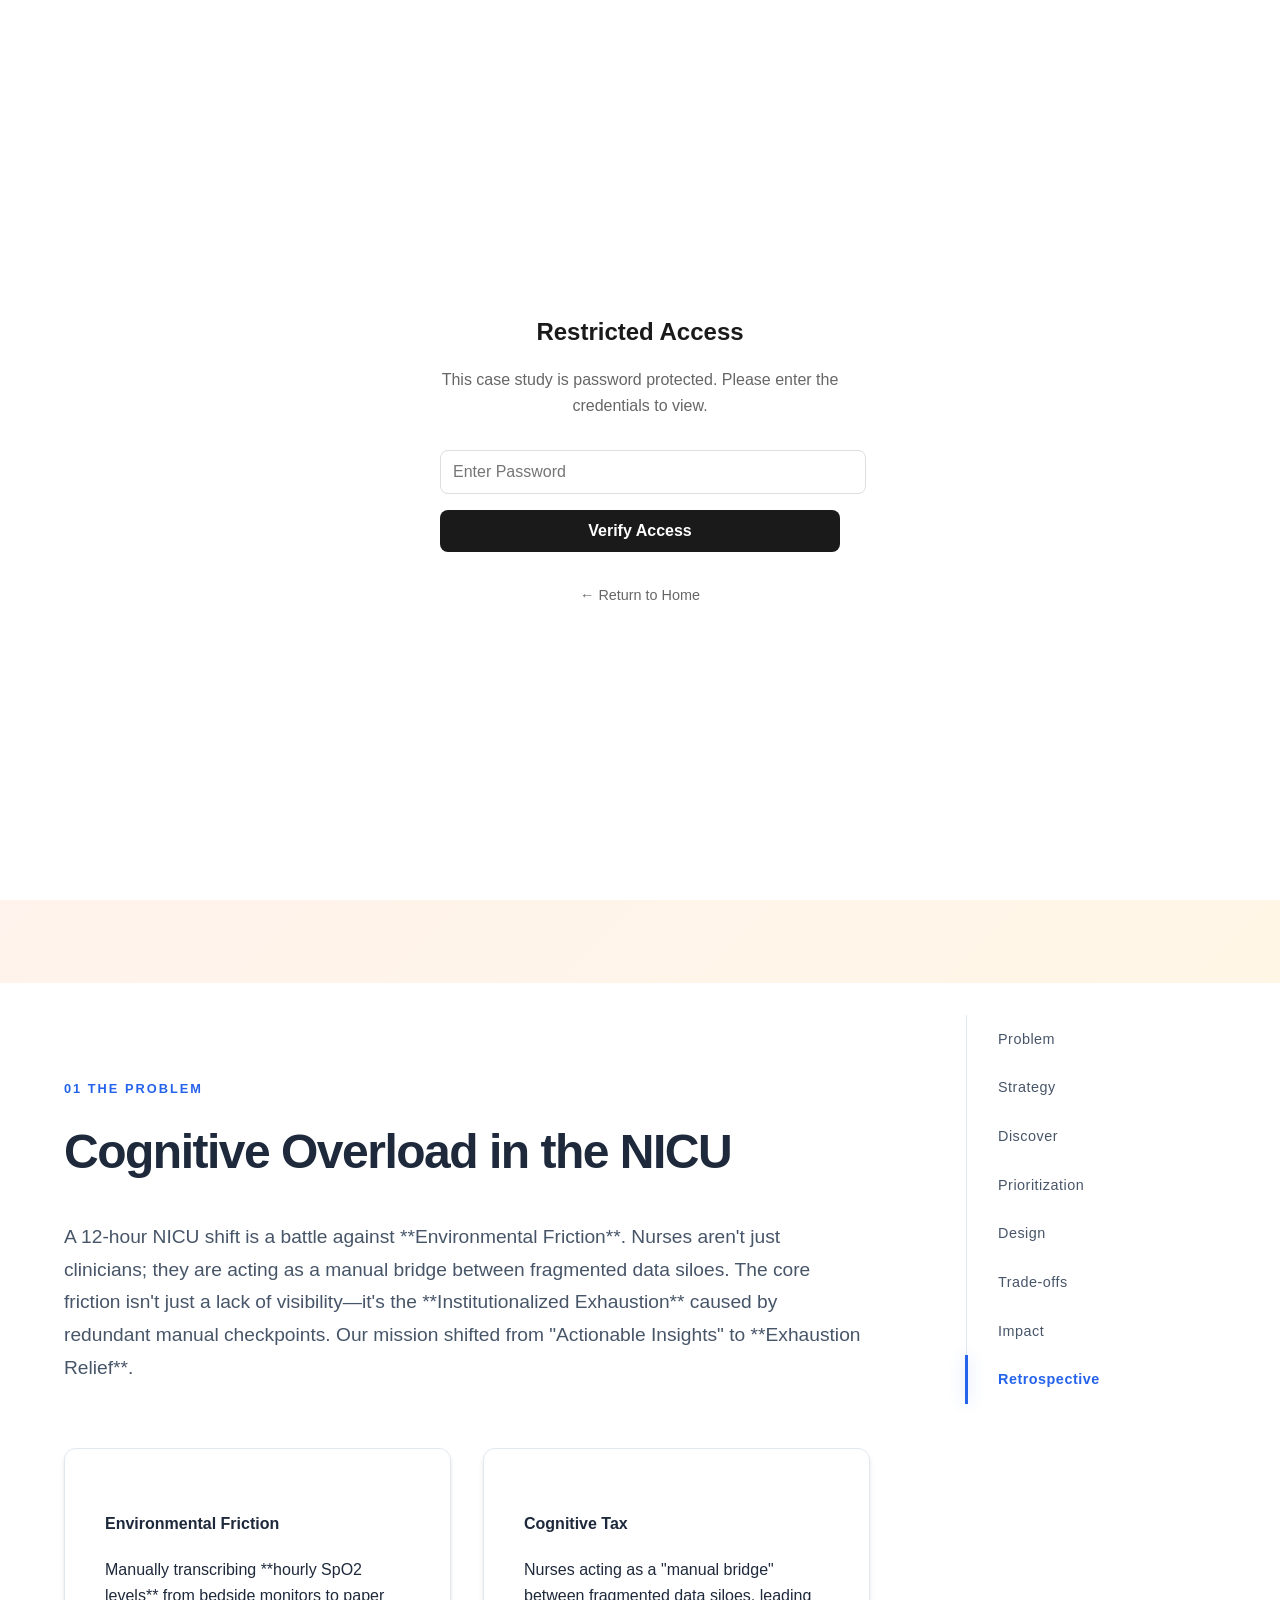
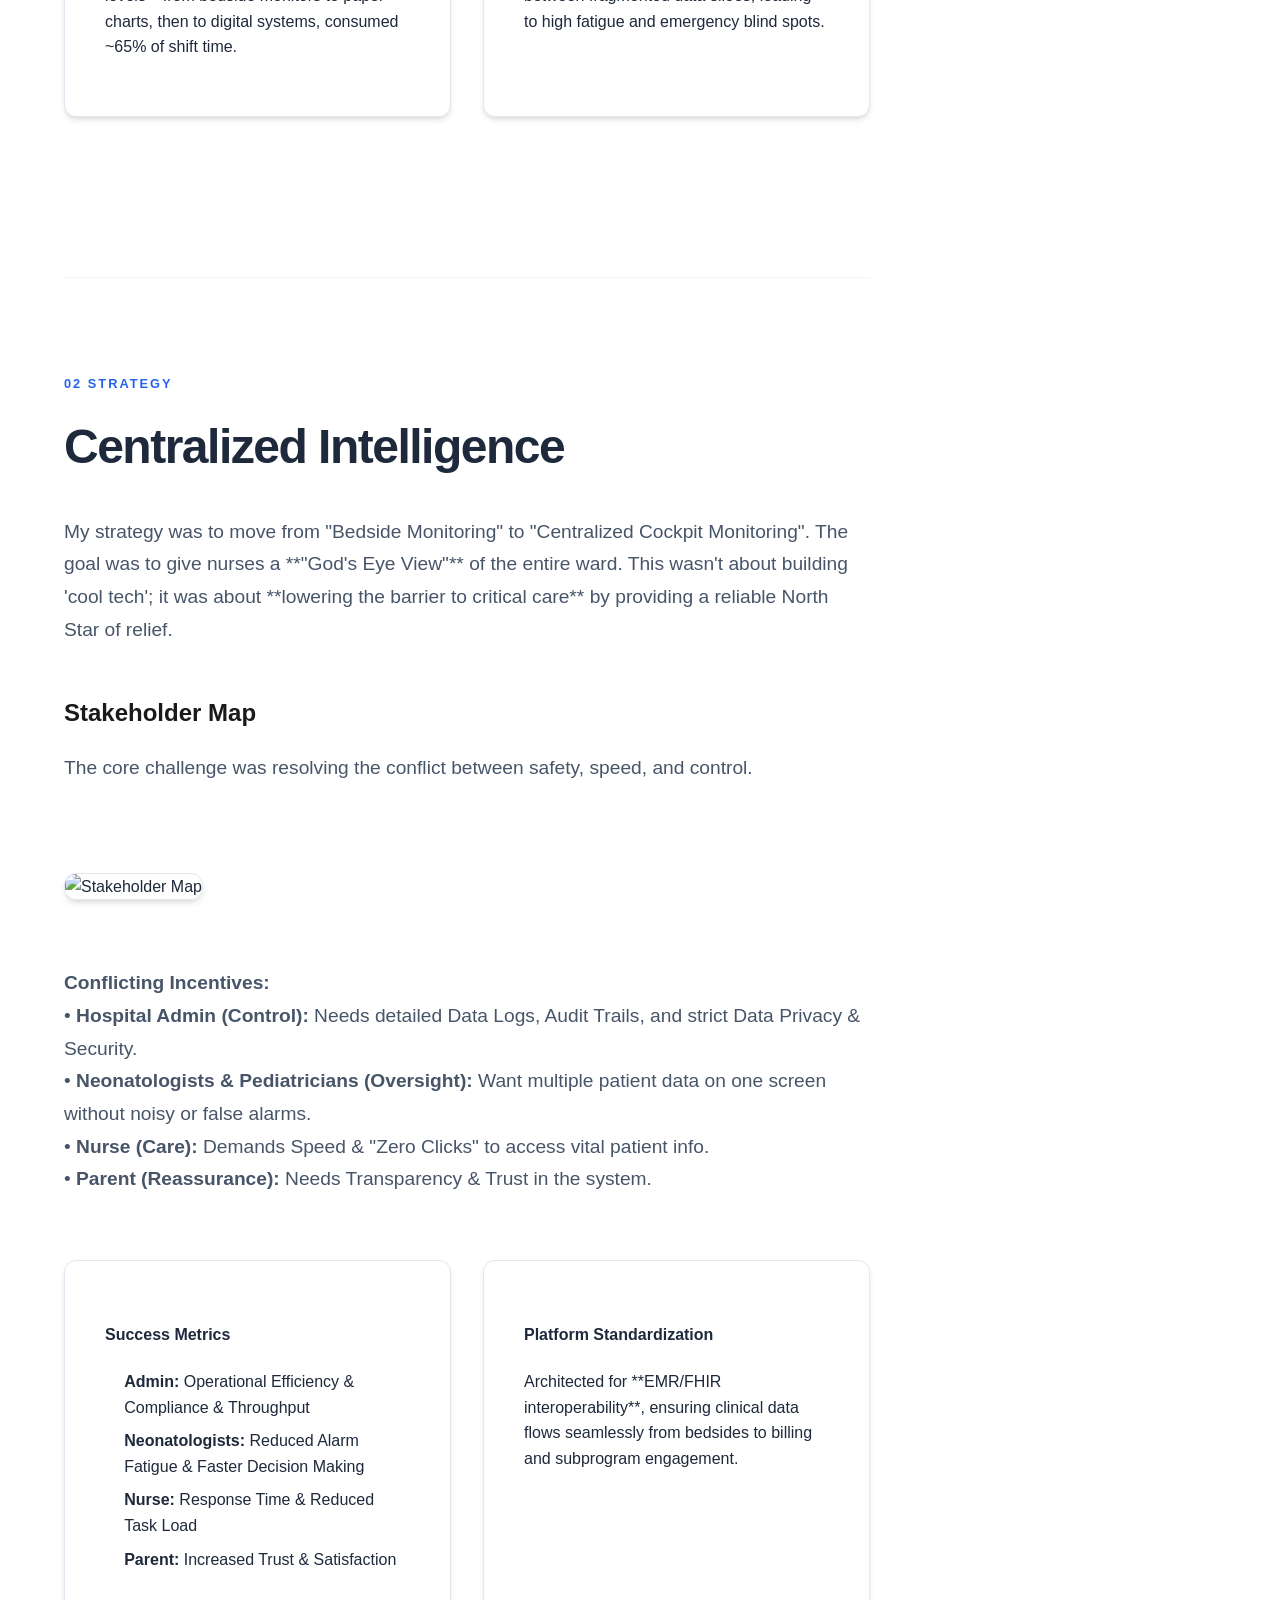
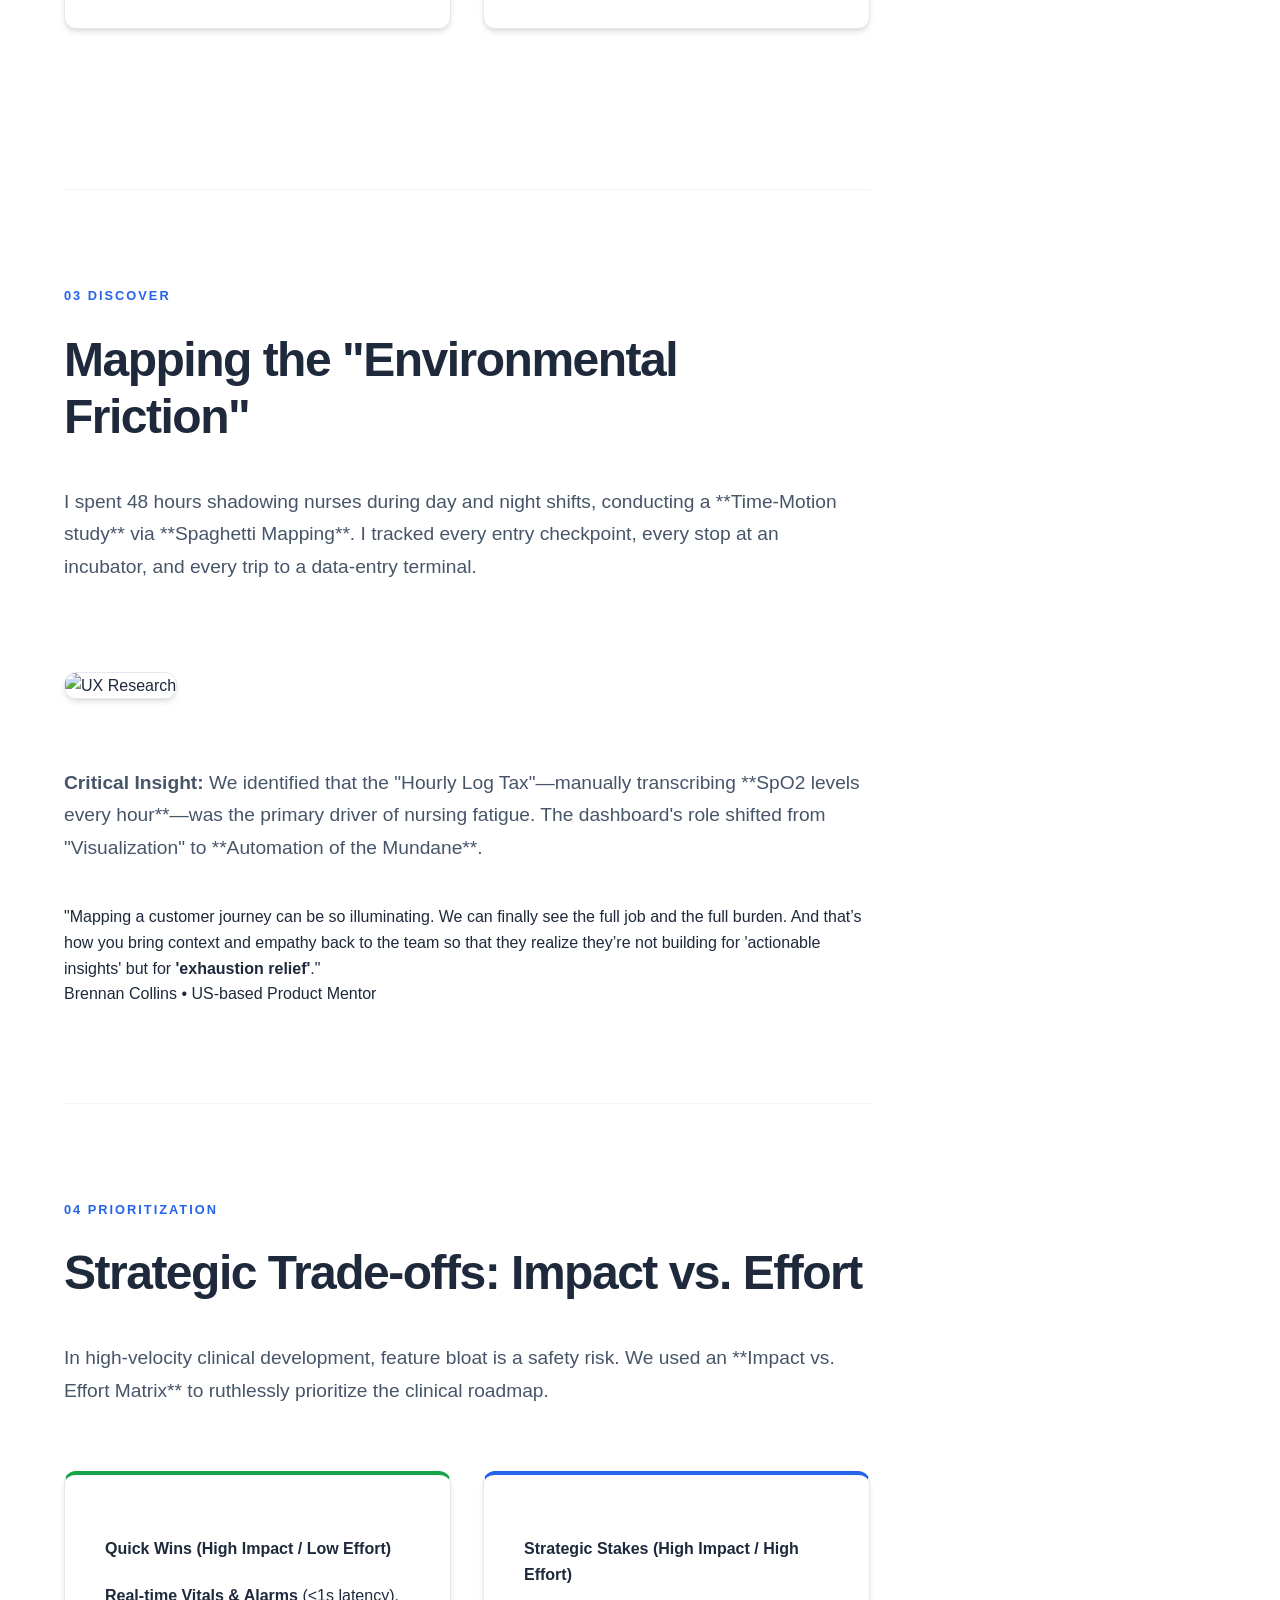
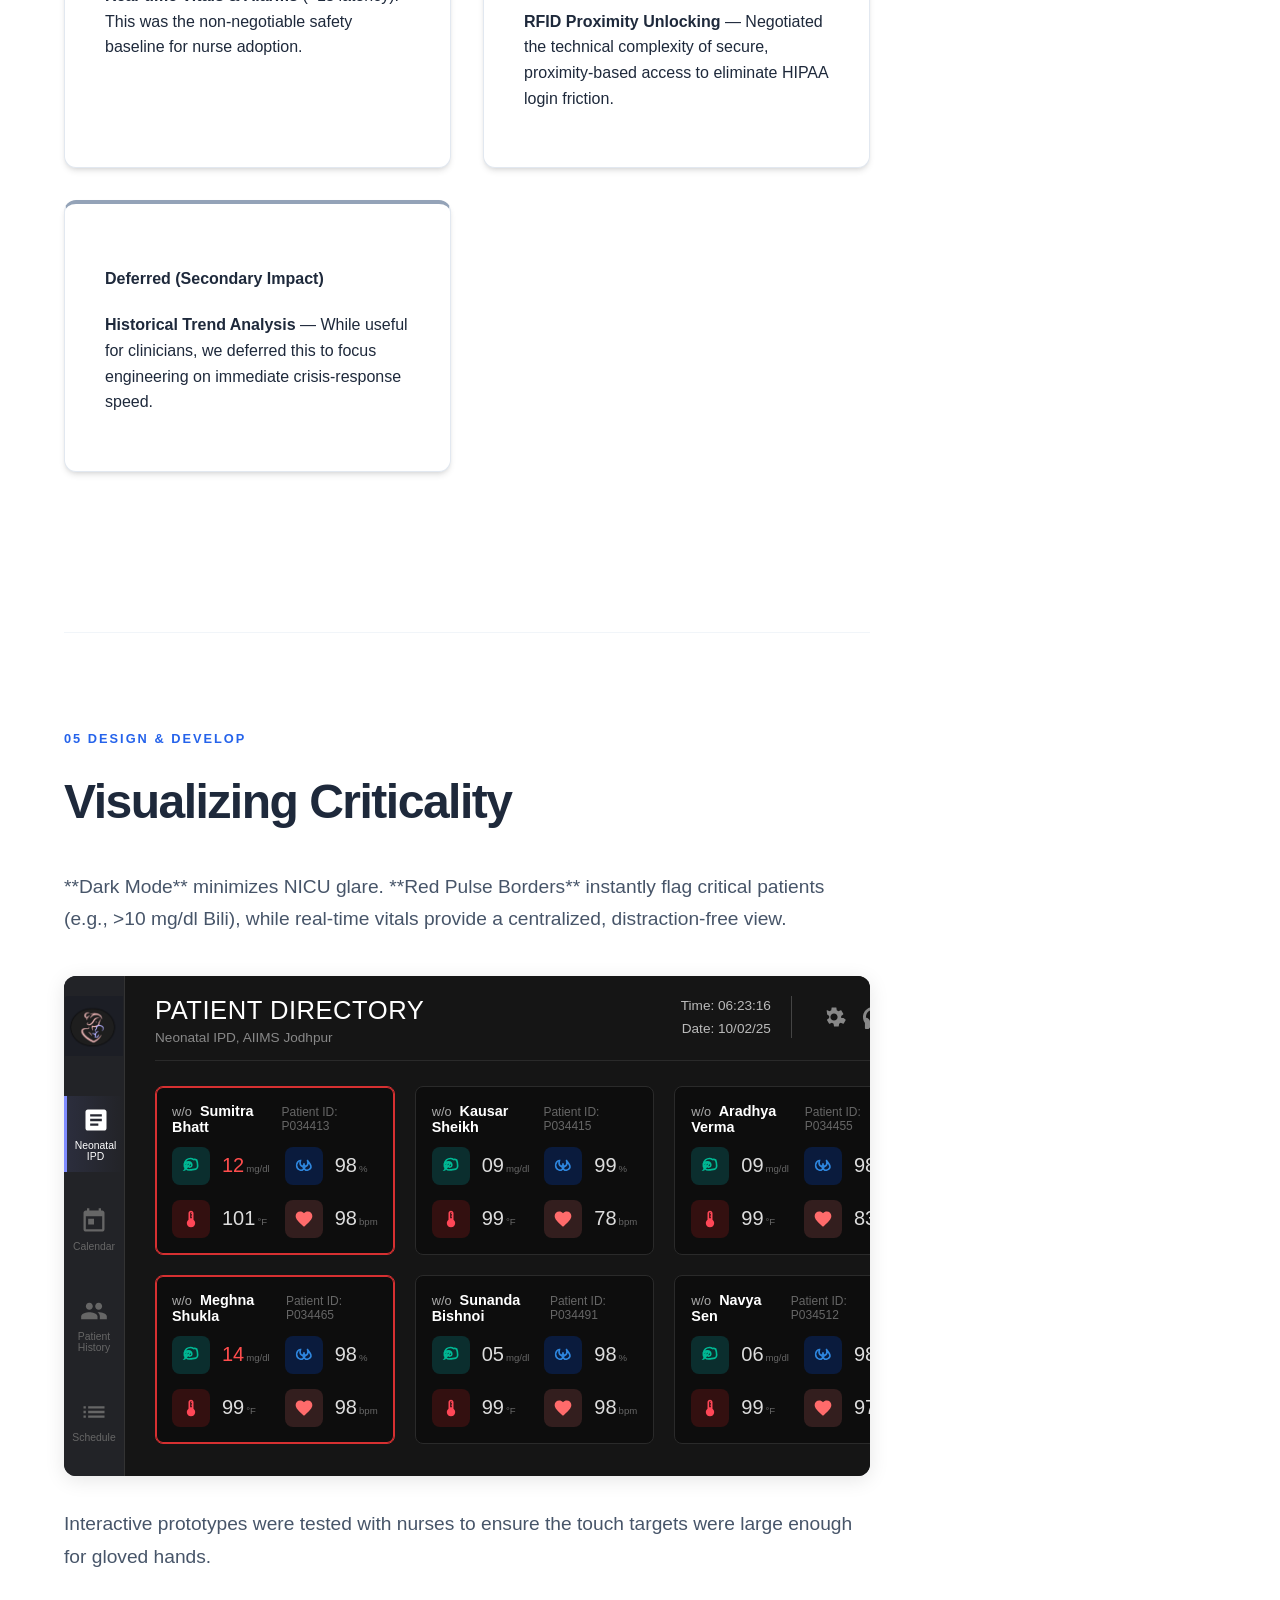
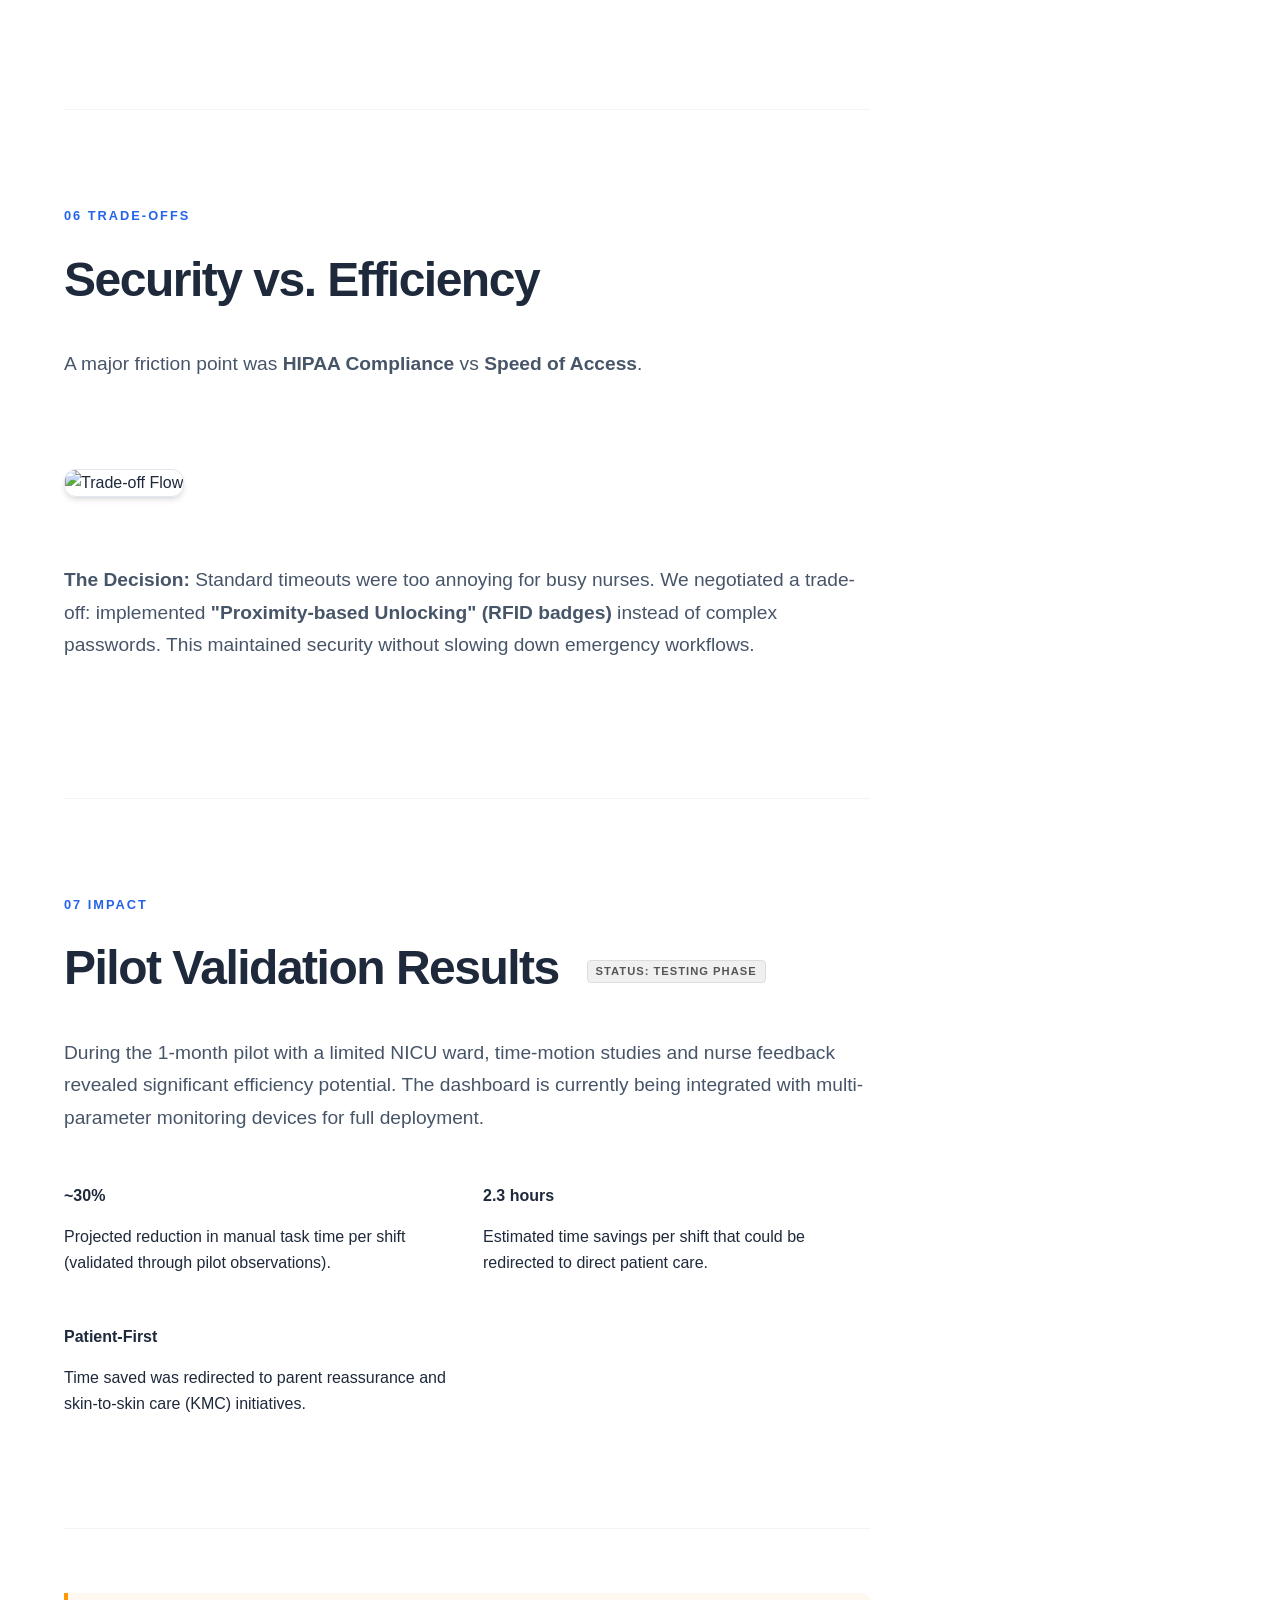
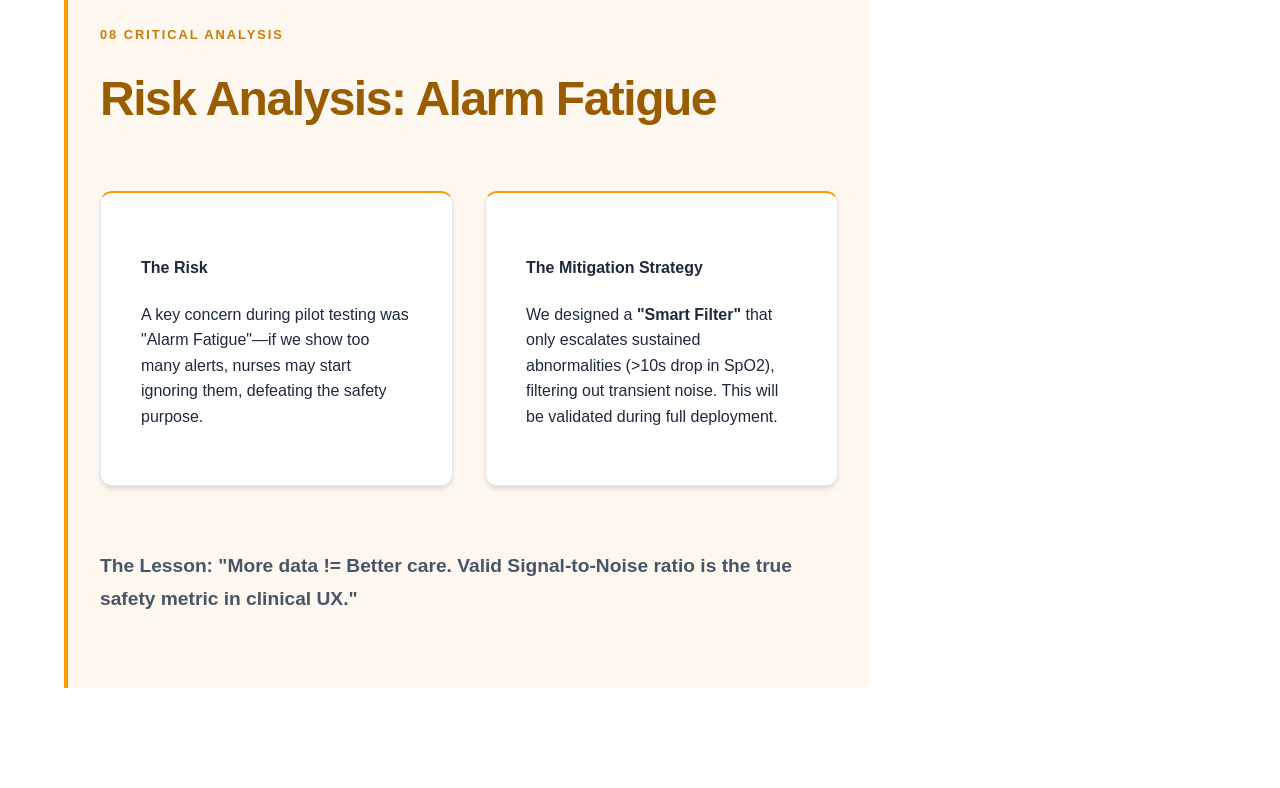
==== commit 6e5e0392: "Refactor: Redesign projects grid as 3-column compact cards, add new research portfolio page, and ref" ====
--- a/case-studies/nicu-dashboard.html
+++ b/case-studies/nicu-dashboard.html
@@ -4,7 +4,7 @@
 <head>
     <meta charset="UTF-8">
     <meta name="viewport" content="width=device-width, initial-scale=1.0">
-    <title>NICU Dashboard - Case Study | Umme Abiha</title>
+    <title>Optimizing NICU-EHR Dashboards for Nursing Staff | Umme Abiha</title>
     <link rel="stylesheet" href="style.css">
     <script src="protect.js" defer></script>
     <style>
@@ -48,7 +48,7 @@
     <header class="case-study-hero">
         <div class="hero-content">
             <div class="client-name">AIIMS Jodhpur and IIT Jodhpur • 2021-Present</div>
-            <h1 class="project-title">NICU Nursing Dashboard: Real-Time Visualization</h1>
+            <h1 class="project-title">Optimizing NICU-EHR Dashboards for Nursing Staff</h1>
 
             <div class="top-impact-strip">
                 <div class="top-impact-label">Impact</div>
